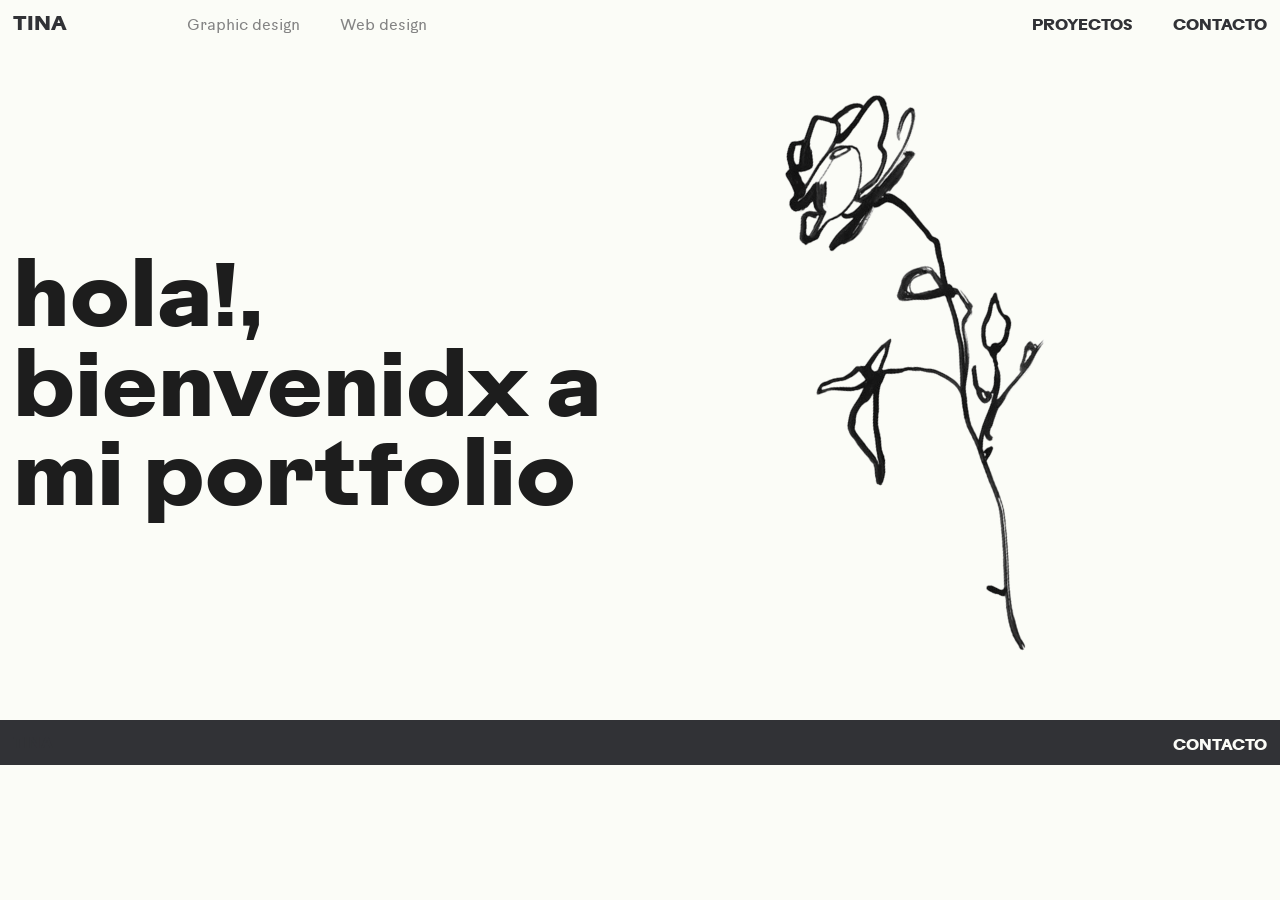
==== index.html @ cb408352 "Initial commit" ====
<!DOCTYPE html>
<html lang="en">
<head>
    <meta charset="UTF-8">
    <meta name="viewport" content="width=device-width, initial-scale=1.0">
    <title>Document</title>
    <link rel="stylesheet" href="css/estilo.css">
</head>
<body>

 <header>

        <a href="index.html" class="logo">TINA</a>

        <nav class="categorias">
            <ul>
                <li><a href="graphic-design.html">Graphic design</a></li>
                <li><a href="web-design.html">Web design</a></li>
            </ul>
        </nav>

        <nav class="menu">
            <ul>
                <li><a href="index_2Paginaproyectos.html">PROYECTOS</a></li>
                <li><a href="contacto.html">CONTACTO</a></li>
            </ul>
        </nav>

    </header>

 <main>
        <section class="contenido">
        <h1>hola!, bienvenidx a mi portfolio</h1>
        <img src="img/flor.png" alt="florecita dibujada">
        </section>
    </main>

<footer>
    <a href="index.html" class="logo">TINA</a>
    <nav class="contacto?">
        <a href="contacto.html">CONTACTO</a>
    </nav>
    </footer>
</body>
---- css/estilo.css ----
*{
    margin: 0;
    padding: 0;
    box-sizing: border-box;

}
@font-face {
    font-family: 'Rauschen_B';
    src: url('../fonts/Rauschen/RauschenA-DEMO-Bold.ttf');
    font-weight: 600;
    font-style: bold;
}

@font-face {
    font-family: 'Rauschen_B';
    src: url('../fonts/Rauschen/RauschenA-DEMO-Regular.ttf');
    font-weight: 400;
    font-style: normal;
}

body {
    font-family: 'Rauschen_B', sans-serif;
    background-color: #FBFCF7;
    font-size: 20px;
    width: 100%;
    display: flex;
    flex-direction: column;
}

header {
    display: flex;
    align-items: center;
    gap: 120px;
    padding: 10px 1%;
}

header ul {
    display: flex;
    list-style: none;
    gap: 40px;
}


/* Menú a la derecha */
.menu {
    margin-left: auto;
}

/* TINA */

.logo {
    font-family: 'Rauschen_B', sans-serif;
    font-weight: 600;
    color: #313236;
    list-style:none;
    text-decoration: none;

}

/* CATEGORÍAS */

.categorias a {
    font-weight: 400;
    font-size: 15px;
    color: #848484;
    text-decoration: none;
    gap: 100px;
}


.menu ul {
    gap: 40px;
}

.menu a {
    font-weight: 600;
    font-size: 15px;
    color: #313236;
    text-decoration: none;

}

main {
    flex: 1;
}

.contenido {
    height: 100%;
    display: flex;
    justify-content:space-between -50%;
    align-items: flex-end;
    padding: 0 1%;
}

.contenido h1 {
    color: #1d1d1d;
    font-family: 'Rauschen_B', sans-serif;
    font-size: clamp(48px, 7vw, 110px);
    font-weight: 600;
    line-height: 1;
    max-width: 10ch;
    align-self: center;
}

.contenido img {
    display: block;
    width: 45%;
    max-height: 75vh;
    transform: rotate(346deg);
    object-fit: contain;
}

footer {
    background-color: #313236;
    display: flex;
    justify-content: space-between;
    align-items: center;
    padding: 10px 1%;
}

footer a {
    font-size: 15px;
    font-weight: 600;
    color: #FBFCF7;
    text-decoration: none;
}

.galeria {
    display: flex;
    gap: 2%;
    padding: 30 5%;
    min-height: calc(100dvh - 60px);
}

.col {
    display: flex;
    flex-direction: column;
}
.col-1 { flex: 0 0 28%; }
.col-2 { flex: 0 0 22%; justify-content: flex-end; padding-bottom: 40px; }
.col-3 { flex: 1; }

.proyecto img {
    display: block;
    width: 100%;
    height: auto;
}

.num {
    display: block;
    text-align: right;
    font-weight: 600;
    font-size: 15px;
    margin-bottom: 8px;
}

.col-2 p {
    font-size: 15px;
    color: #848484;
}

/* posiciones dentro de cada columna */
.p01 { width: 60%; align-self: flex-end; margin-top: 15vh; }
.p03 { width: 100%; margin-top: auto; margin-left: -1%; }

.p02 { width: 70%; align-self: flex-start; }
.p04 { width: 40%; align-self: flex-end; margin-top: auto; padding-top: 40px; }
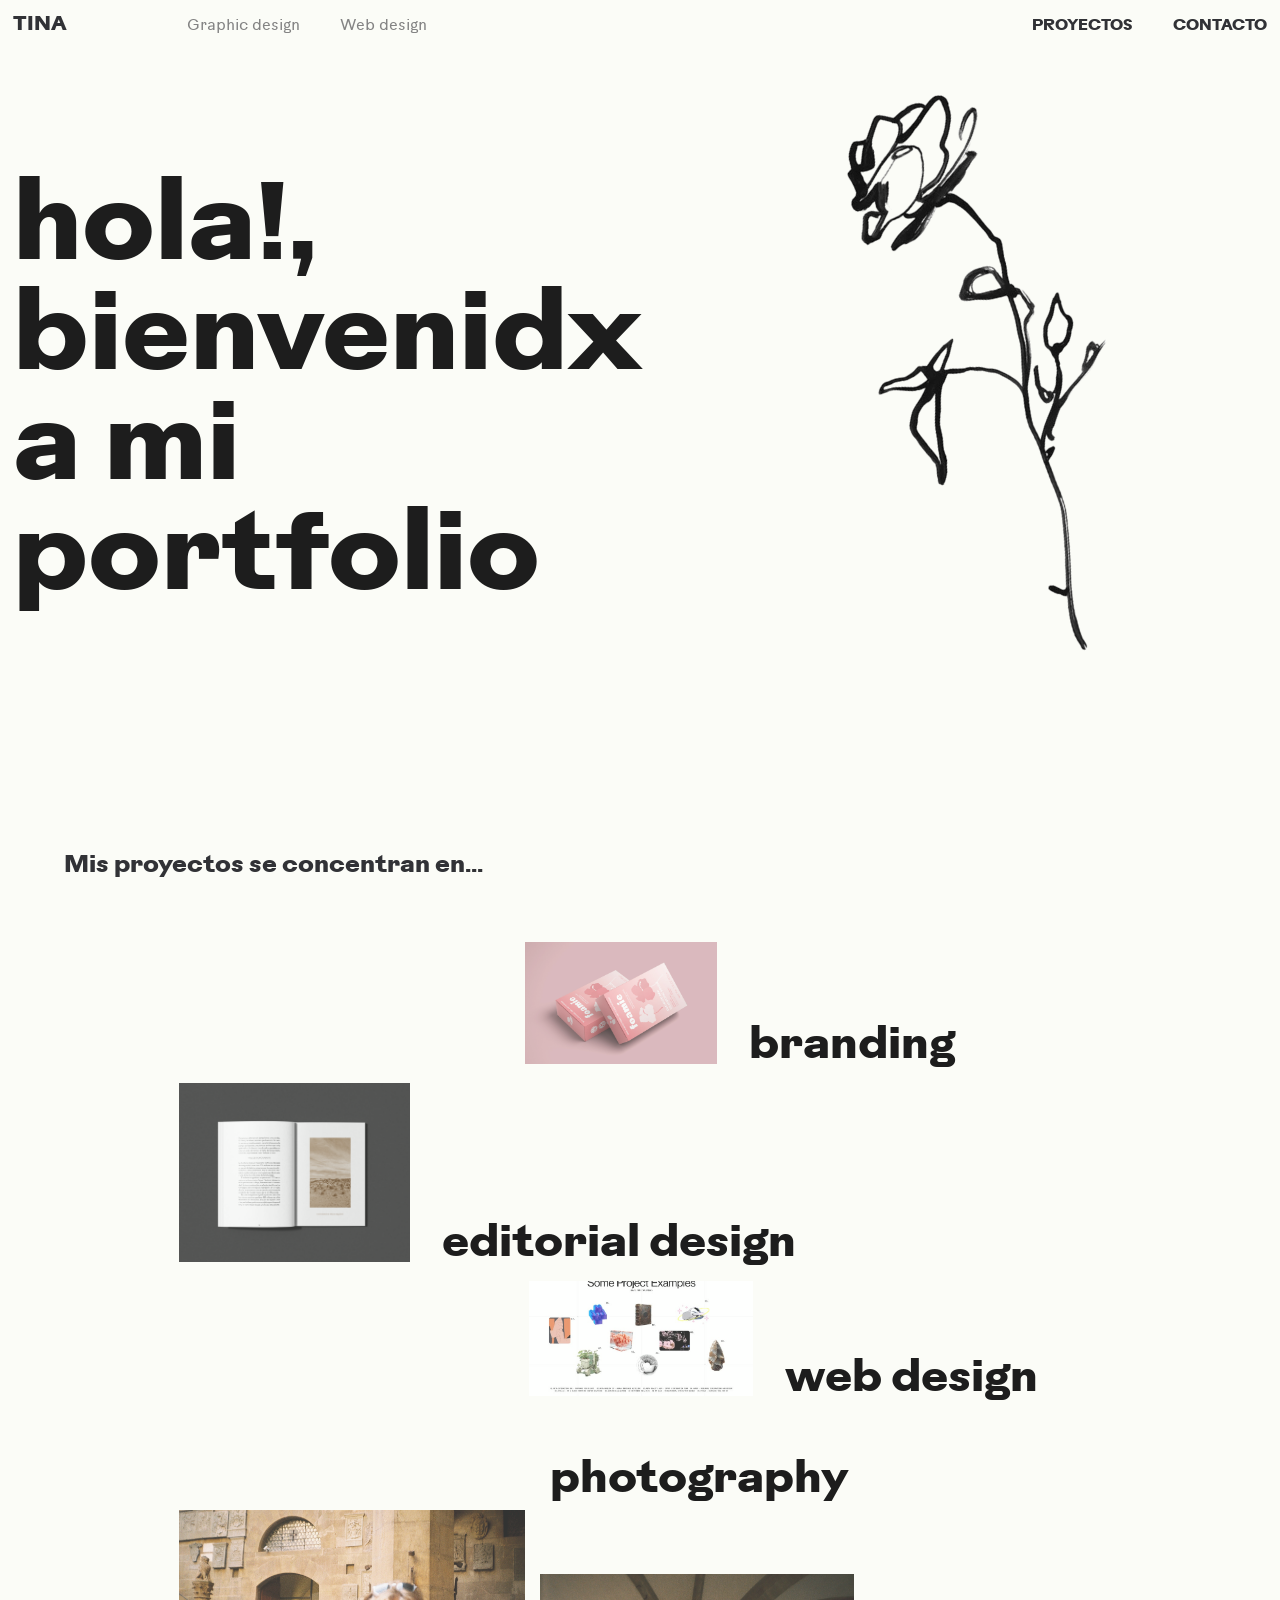
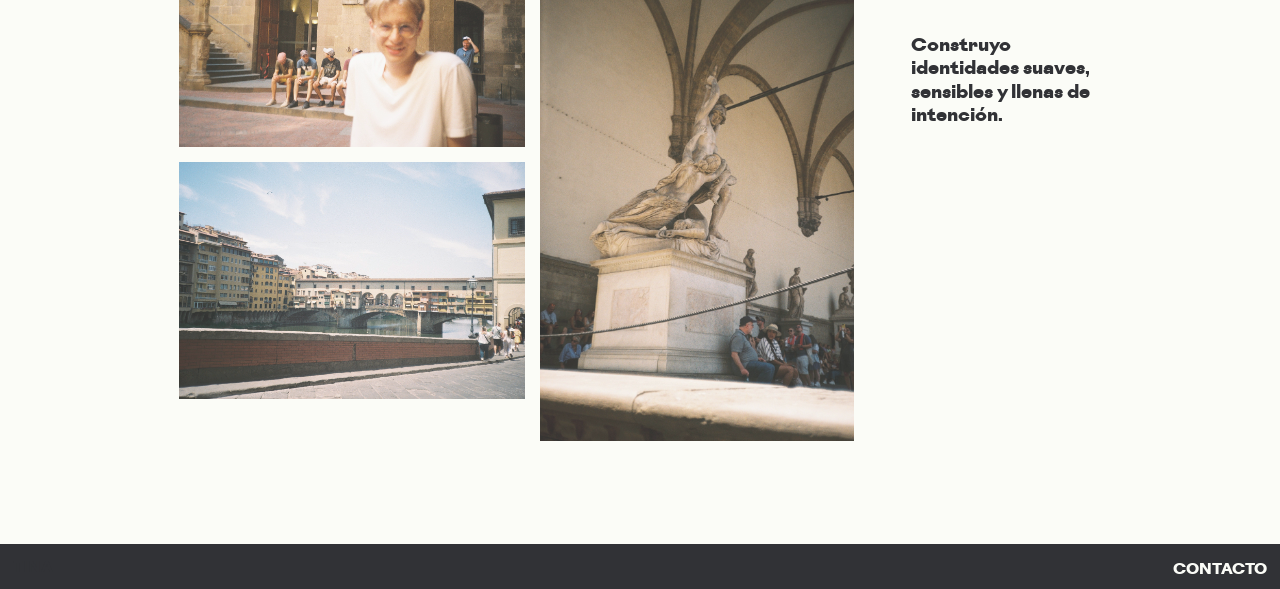
==== commit 75822eda: "Readme redactado con diagrama mermaid" ====
--- a/index.html
+++ b/index.html
@@ -14,25 +14,67 @@
 
         <nav class="categorias">
             <ul>
-                <li><a href="graphic-design.html">Graphic design</a></li>
+                <li><a href="Pagina_graphic_design.html">Graphic design</a></li>
                 <li><a href="web-design.html">Web design</a></li>
             </ul>
         </nav>
 
         <nav class="menu">
             <ul>
-                <li><a href="index_2Paginaproyectos.html">PROYECTOS</a></li>
-                <li><a href="contacto.html">CONTACTO</a></li>
+                <li><a href="Pagina_proyectos.html">PROYECTOS</a></li>
+                <li><a href="Pagina_contactos.html">CONTACTO</a></li>
             </ul>
         </nav>
 
     </header>
 
- <main>
+ 
+    <main>
+
         <section class="contenido">
-        <h1>hola!, bienvenidx a mi portfolio</h1>
-        <img src="img/flor.png" alt="florecita dibujada">
+            <h1>hola!, bienvenidx a mi portfolio</h1>
+            <img src="img/flor.png" alt="florecita dibujada">
         </section>
+
+        <section class="frasecilla">
+            <p>Mis proyectos se concentran en...</p>
+        </section>
+
+        <section class="areas">
+
+            <a href="Pagina_graphic_design.html" class="area area-branding">
+                <img src="img/Foamie_mockup.png" alt="Foamie, identidad gráfica">
+                <span>branding</span>
+            </a>
+
+            <a href="Pagina_graphic_design.html" class="area area-editorial">
+                <img src="img/PAGINA3.png" alt="Diseño editorial">
+                <span>editorial design</span>
+            </a>
+
+            <a href="web-design.html" class="area area-web">
+                <img src="img/Webdesign.jpg" alt="Proyectos de diseño web">
+                <span>web design</span>
+            </a>
+
+            <div class="fotografia">
+                <a href="Pagina_proyectos.html" class="area-foto">photography</a>
+
+                <div class="fotos">
+                    <div class="fotos-izq">
+                        <img src="img/146075_004.JPG" alt="Fotografía 1">
+                        <img src="img/146075_008.JPG" alt="Fotografía 2">
+                    </div>
+
+                    <div class="foto-alta">
+                        <p>Construyo identidades suaves, sensibles y llenas de intención.</p>
+                        <img src="img/146075_010.JPG" alt="Fotografía 3">
+                    </div>
+                </div>
+            </div>
+
+        </section>
+
     </main>
 
 <footer>
--- a/css/estilo.css
+++ b/css/estilo.css
@@ -18,6 +18,20 @@
     font-style: normal;
 }
 
+@font-face {
+    font-family: 'Inter';
+    src: url('../fonts/Inter/Inter_18pt-Medium.ttf');
+    font-weight: 500;
+    font-style: normal;
+}
+
+@font-face {
+    font-family: 'Inter';
+    src: url('../fonts/Inter/Inter_18pt-Bold.ttf');
+    font-weight: 700;
+    font-style: normal;
+}
+
 body {
     font-family: 'Rauschen_B', sans-serif;
     background-color: #FBFCF7;
@@ -32,6 +46,9 @@
     align-items: center;
     gap: 120px;
     padding: 10px 1%;
+    position: relative;
+    z-index: 10;
+
 }
 
 header ul {
@@ -67,6 +84,19 @@
     gap: 100px;
 }
 
+.categorias a.activo {
+    font-weight: 600;
+    font-size: 15px;
+    color: #313236;
+    text-decoration: none;
+    gap: 100px;
+}
+
+
+.menu a.activo {
+    border-bottom: 2px solid #313236;
+    padding-bottom: 1px;
+}
 
 .menu ul {
     gap: 40px;
@@ -92,10 +122,12 @@
     padding: 0 1%;
 }
 
+
+
 .contenido h1 {
     color: #1d1d1d;
     font-family: 'Rauschen_B', sans-serif;
-    font-size: clamp(48px, 7vw, 110px);
+    font-size: clamp(48px, 9vw, 110px);
     font-weight: 600;
     line-height: 1;
     max-width: 10ch;
@@ -110,6 +142,146 @@
     object-fit: contain;
 }
 
+
+/*Página de inicio, parte de areas*/
+
+.frasecilla {
+    padding: 10vw 5% 0;
+}
+
+.frasecilla p {
+    font-size: 24px;
+    font-weight: 600;
+    color: #313236;
+}
+
+.areas {
+    display: flex;
+    flex-direction: column;
+    gap: 1.5vw;
+    padding: 5vw 0 8vw;
+}
+
+.area {
+    display: flex;
+    align-items: flex-end;
+    gap: 2.5vw;
+    color: #1d1d1d;
+    text-decoration: none;
+}
+
+.area img {
+    display: block;
+    object-fit: cover;
+    opacity: 0.8;
+}
+
+.area span,
+.area-foto {
+    font-size: clamp(20px, 3.4vw, 52px);
+    font-weight: 600;
+    line-height: 1;
+}
+
+.area:hover span,
+.area-foto:hover {
+    text-decoration: underline;
+}
+
+.area-branding {
+    align-self: flex-start;
+    margin-left: 41%;
+}
+
+.area-branding img {
+    width: 15vw;
+    height: 9.5vw;
+}
+
+.area-editorial {
+    align-self: flex-start;
+    margin-left: 14%;
+}
+
+.area-editorial img {
+    width: 18vw;
+    height: 14vw;
+}
+
+.area-web {
+    align-self: flex-start;
+    margin-left: calc(60% - 18.7vw);
+}
+
+.area-web img {
+    width: 17.5vw;
+    height: 9vw;
+}
+
+/* Fotografía */
+
+.fotografia {
+    display: flex;
+    flex-direction: column;
+    margin-left: 14%;
+    margin-top: 3vw;
+}
+
+.area-foto {
+    margin-left: 29vw;
+    color: #1d1d1d;
+    text-decoration: none;
+}
+
+.fotos {
+    display: flex;
+    align-items: flex-start;
+    gap: 1.2vw;
+    margin-top: 1vw;
+}
+
+.fotos-izq {
+    display: flex;
+    flex-direction: column;
+    gap: 1.2vw;
+}
+
+.fotos img {
+    display: block;
+    object-fit: cover;
+    opacity: 0.8;
+}
+
+.fotos-izq img {
+    width: 27vw;
+    height: 18.5vw;
+}
+
+.foto-alta {
+    position: relative;
+    margin-top: 5vw;
+}
+
+.foto-alta img {
+    position: relative;
+    z-index: 1;
+    width: 24.5vw;
+    height: 36.5vw;
+}
+
+.foto-alta p {
+    position: absolute;
+    z-index: 0;
+    top: 4.6vw;
+    left: 100%;
+    width: 15vw;
+    margin-left: 4.5vw;
+    font-size: clamp(12px, 1.4vw, 18px);
+    font-weight: 600;
+    line-height: 1.3;
+    color: #313236;
+}
+
 footer {
     background-color: #313236;
     display: flex;
@@ -127,26 +299,270 @@
 
 .galeria {
     display: flex;
+    height: calc(100dvh - 60px);
+}
+
+.col {
+    display: flex;
+    flex-direction: column;
+    height: 100%;
+}
+
+.col-1 { flex: 0 0 28%; }
+.col-3 { flex: 0 0 39%; margin-left: 19%; }
+
+.proyecto img {
+    display: block;
+    width: auto;
+    max-width: 100%;
+}
+
+.num {
+    display: block;
+    text-align: right;
+    font-weight: 600;
+    font-size: 15px;
+    margin-bottom: 8px;
+}
+
+/* columna izquierda */
+.p01 { 
+    align-self: flex-end; margin-top: 16vh; }
+.p01 img { 
+    height: 19vh; }
+
+.p03 { 
+    align-self: flex-end; margin-top: auto; margin-bottom: 12vh; margin-left: 3%; }
+.p03 img { 
+    height: 36vh; }
+
+/* columna derecha */
+.p02 { 
+    align-self: flex-end; margin-top: 1vh; }
+.p02 img { 
+    height: 54vh; }
+.p02 .num{ 
+    margin-right:5%;}
+
+.p04 { 
+    align-self: flex-end; margin-top: auto; margin-bottom: 3vh; }
+.p04 img { 
+    height: 19vh; }
+
+    /*Página de contacto*/
+
+body.oscuro {
+    background-color: #333532;
+    min-height: 100dvh;
+}
+
+body.oscuro .menu a,
+/*Cambiar flecha a icono despues!!!*/
+body.oscuro .flecha {
+    color: #FBFCF7;
+    text-decoration: none;
+    font-weight: 600;
+}
+
+body.oscuro .menu a.activo {
+    border-bottom-color: #FBFCF7;
+}
+
+body.oscuro main {
+    display: flex;
+    justify-content: center;
+    align-items: center;
+    padding: 0 1% 1%;
+}
+
+.contacto{
+    display: flex;
+    align-items: stretch;
+    gap: 5%;
+    position: relative;
+    left: -8%;
+}
+
+.retrato{
+    position: relative;
+}
+
+
+.retrato img{
+    display: block;
+    height: 75vh;
+    width: auto;
+}
+
+.firma{
+    margin-top: auto;
+    align-self: flex-end;
+    position:relative;
+    color: #FBFCF7;
+    font-family: 'Rauschen_B', sans-serif;
+    font-weight: 600;
+    font-size: clamp(80px, 11vw, 180px);
+    line-height: 0.75;
+
+}
+
+.enlaces{
+    display: flex;
+    flex-direction: column;
+    gap: 34px;
+    min-width: 29vw;
+}
+
+.enlaces a {
+    color: #FBFCF7;
+    text-decoration: none;
+    font-size: 1em;
+}
+
+.ig { position: relative; }
+.ig span { display: none; position: absolute; left: 100%; top: 0; margin-left: 10px; font-size: 12px; }
+.ig:hover span { display: block; }
+
+/* Página de proyecto DETALLE*/
+
+.Titulo-ficha {
+    display: flex;
+    align-items: flex-start;
     gap: 2%;
-    padding: 30 5%;
-    min-height: calc(100dvh - 60px);
-}
-
-.col {
-    display: flex;
-    flex-direction: column;
-}
-.col-1 { flex: 0 0 28%; }
-.col-2 { flex: 0 0 22%; justify-content: flex-end; padding-bottom: 40px; }
-.col-3 { flex: 1; }
-
-.proyecto img {
+    padding: 110px 2% 0;
+}
+
+.Titulo-ficha h1 {
+    flex: 0 0 38%;
+    padding: 0px 1% 0;
+    font-size: clamp(36px, 2.5vw, 64px);
+    font-weight: 600;
+    line-height: 1;
+    color: #1d1d1d;
+}
+
+.ficha-datos {
+    flex: 0 0 10%;
+}
+.ficha-datos p {
+    font-family: 'Inter', sans-serif;
+}
+
+.ficha-descripcion {
+    flex: 0 0 28%;
+}
+
+.Titulo-ficha h2 {
+    font-family: 'Rauschen_B', sans-serif;
+    font-size: 12px;
+    font-weight: 600;
+    text-transform: uppercase;
+    color: #313236;
+    margin-bottom: 6px;
+}
+
+.Titulo-ficha p {
+    font-size: 13px;
+    line-height: 1.3;
+    color: #848484;
+    margin-bottom: 18px;
+}
+
+.ficha-descripcion p {
+    font-family: 'Inter', sans-serif;
+    color: #848484;
+    font-weight: 400;
+}
+
+.ficha-descripcion span {
+    font-weight: 700;
+}
+
+.n-proyecto {
+    display: block;
+    padding: 15px 4% 9px;
+    font-weight: 600;
+    font-size: 20px;
+}
+
+.piezas {
+    display: flex;
+    align-items: flex-start;
+    gap: 1%;
+    padding: 0 2%;
+}
+
+.piezas img {
     display: block;
     width: 100%;
     height: auto;
 }
 
-.num {
+.piezas-izq {
+    flex: 0 0 36%;
+    display: flex;
+    flex-direction: column;
+    gap: 2vw;
+}
+
+.piezas-izq .cd-pequeno {
+    width: 56%;
+    align-self: flex-end;
+}
+
+.piezas-der {
+    flex: 0 0 57%;
+    display: flex;
+    flex-direction: column;
+    gap: 45px;
+    
+}
+
+.volver {
+    display: block;
+    padding: 20px 1% 50px;
+    font-size: 30px;
+    color: #313236;
+    text-decoration: none;
+}
+
+/*Página de graphic design, con su galeria de imágenes!!*/
+
+.carrusel {
+    height: calc(100dvh - 60px);
+    overflow: hidden;
+    display: flex;
+    justify-content: center;
+    align-items: flex-end;
+    padding-bottom: 12vh;
+}
+
+.fila {
+    flex: 0 0 auto;
+    display: flex;
+    align-items: flex-end;
+    gap: 1.5vw;
+}
+
+.imagen-diseno {
+    flex: 0 0 auto;
+    display: block;
+    opacity: 0.5;
+    color: #313236;
+    text-decoration: none;
+    transition: opacity 0.3s;
+}
+
+.imagen-diseno img {
+    display: block;
+    width: 17.5vw;
+    height: 14vh;
+    object-fit: cover;
+    transition: width 0.3s, height 0.3s;
+    object-position: bottom;
+}
+
+.num-diseno {
     display: block;
     text-align: right;
     font-weight: 600;
@@ -154,14 +570,219 @@
     margin-bottom: 8px;
 }
 
-.col-2 p {
-    font-size: 15px;
-    color: #848484;
-}
-
-/* posiciones dentro de cada columna */
-.p01 { width: 60%; align-self: flex-end; margin-top: 15vh; }
-.p03 { width: 100%; margin-top: auto; margin-left: -1%; }
-
-.p02 { width: 70%; align-self: flex-start; }
-.p04 { width: 40%; align-self: flex-end; margin-top: auto; padding-top: 40px; }+.imagen-diseno.activa {
+    opacity: 1;
+}
+
+.imagen-diseno.activa img {
+    height: 56vh;
+    width: 22vw;
+}
+
+.imagen-diseno.activa .num-diseno {
+    font-size: 18px;
+}
+
+/* Parte responsive*/
+
+@media (max-width: 768px) {
+
+    body { font-size: 18px; }
+
+    /* header: logo y menú arriba, categorías debajo */
+    header {
+        flex-wrap: wrap;
+        gap: 12px 24px;
+        padding: 12px 5%;
+    }
+
+    header ul,
+    .menu ul { gap: 20px; }
+
+    .categorias {
+        order: 3;
+        width: 100%;
+    }
+
+    footer { padding: 12px 5%; }
+
+    /* inicio */
+    .contenido {
+        flex-direction: column;
+        align-items: flex-start;
+        gap: 24px;
+        padding: 24px 5% 0;
+    }
+
+    .contenido h1 { align-self: flex-start; }
+
+    .contenido img {
+        width: 80%;
+        max-height: 50vh;
+        align-self: flex-end;
+    }
+
+    .frasecilla { padding: 80px 5% 0; }
+
+    .areas {
+        gap: 28px;
+        padding: 40px 0 60px;
+    }
+
+    .area { gap: 4vw; }
+    .area img { flex-shrink: 0; }
+
+    .area span,
+    .area-foto { font-size: 26px; }
+
+    .area-branding { margin-left: 20%; }
+    .area-editorial { margin-left: 5%; }
+    .area-web { margin-left: 12%; }
+
+    .area-branding img { width: 40vw; height: 27vw; }
+    .area-editorial img { width: 42vw; height: 32vw; }
+    .area-web img { width: 40vw; height: 22vw; }
+
+    .fotografia {
+        margin-left: 5%;
+        margin-top: 8px;
+    }
+
+    .area-foto { margin-left: 0; }
+
+    .fotos {
+        gap: 3vw;
+        margin-top: 12px;
+    }
+
+    .fotos-izq { gap: 3vw; }
+    .fotos-izq img { width: 42vw; height: 29vw; }
+
+    .foto-alta { margin-top: 0; }
+    .foto-alta img { width: 42vw; height: 62vw; }
+
+    /* la frase pasa de estar al lado a ir encima de la foto */
+    .foto-alta p {
+        position: static;
+        width: auto;
+        margin: 0 0 12px;
+        font-size: 14px;
+    }
+
+    /* proyectos: una columna */
+    .galeria {
+        flex-direction: column;
+        height: auto;
+        gap: 32px;
+        padding: 24px 5% 48px;
+    }
+
+    .col {
+        height: auto;
+        gap: 32px;
+    }
+
+    .col-1,
+    .col-3 {
+        flex: none;
+        margin-left: 0;
+    }
+
+    .proyecto {
+        align-self: stretch;
+        margin: 0;
+    }
+
+    .proyecto img {
+        width: 100%;
+        height: auto;
+    }
+
+    /* graphic design: carrusel con scroll horizontal */
+    .carrusel {
+        justify-content: flex-start;
+        overflow-x: auto;
+        overflow-y: hidden;
+        scroll-snap-type: x mandatory;
+    }
+
+    .fila {
+        gap: 4vw;
+        padding: 0 15vw;
+    }
+
+    .imagen-diseno {
+        opacity: 1;
+        scroll-snap-align: center;
+    }
+
+    .imagen-diseno img,
+    .imagen-diseno.activa img {
+        width: 70vw;
+        height: 50vh;
+    }
+
+    .imagen-diseno.activa .num-diseno { font-size: 15px; }
+
+    /* detalle de proyecto */
+    .Titulo-ficha {
+        flex-direction: column;
+        gap: 20px;
+        padding: 40px 5% 0;
+    }
+
+    .Titulo-ficha h1 {
+        flex: none;
+        padding: 0;
+        font-size: 36px;
+    }
+
+    .ficha-datos,
+    .ficha-descripcion { flex: none; }
+
+    .Titulo-ficha p { font-size: 15px; }
+
+    .n-proyecto { padding: 20px 5% 12px; }
+
+    .piezas {
+        flex-direction: column;
+        gap: 24px;
+        padding: 0 5%;
+    }
+
+    .piezas-izq,
+    .piezas-der {
+        flex: none;
+        width: 100%;
+    }
+
+    .piezas-der { gap: 24px; }
+
+    .volver { padding: 20px 5% 40px; }
+
+    /* contacto */
+    body.oscuro main {
+        align-items: flex-start;
+        padding: 16px 5% 32px;
+    }
+
+    .contacto {
+        flex-direction: column;
+        align-items: center;
+        gap: 32px;
+        left: 0;
+    }
+
+    .retrato img { height: 45vh; }
+
+    .enlaces {
+        min-width: 0;
+        align-items: center;
+        gap: 24px;
+    }
+
+    .firma {
+        align-self: center;
+        margin-top: 8px;
+    }
+}
